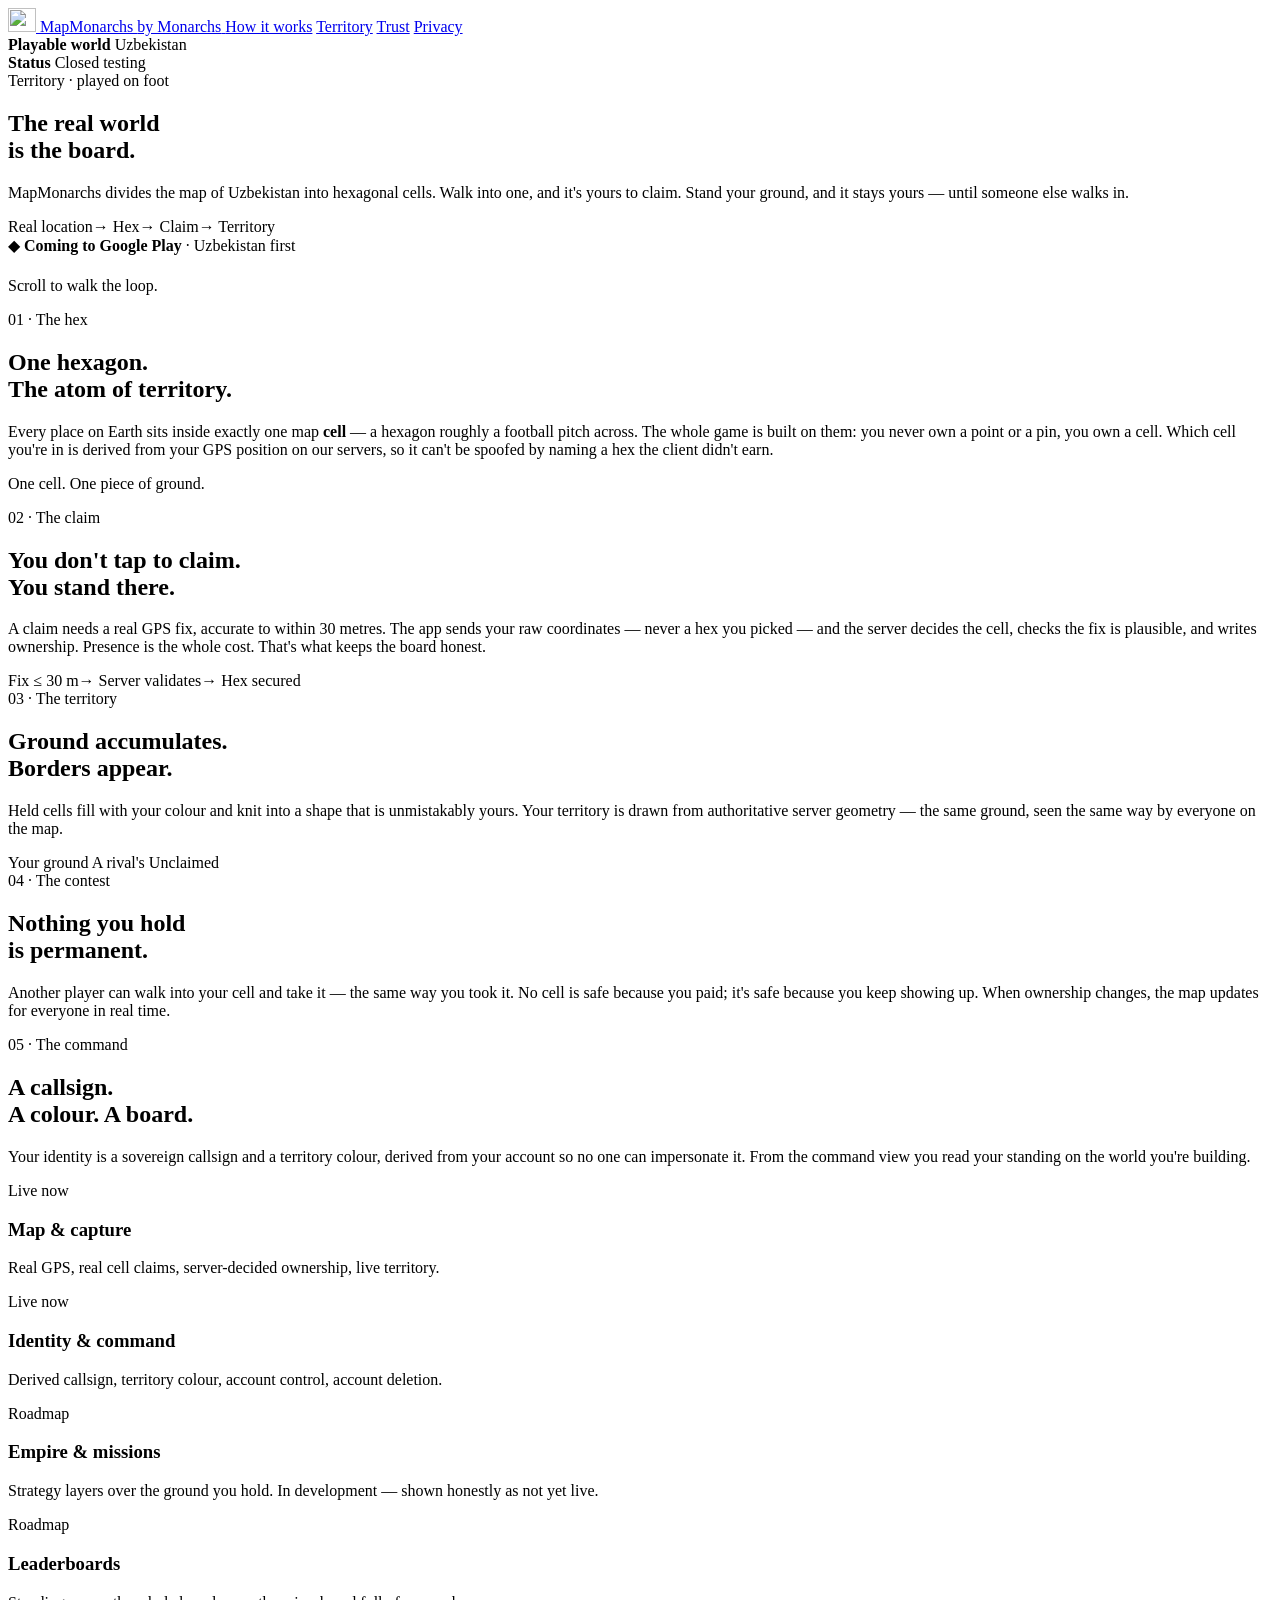
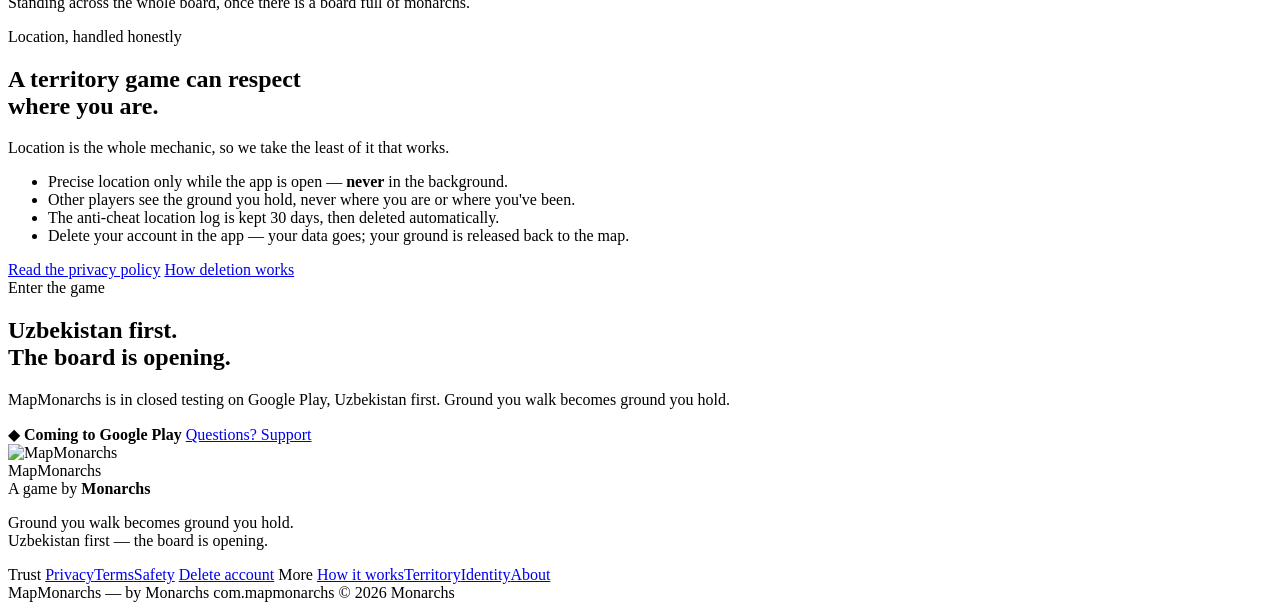
==== website/index.html @ 66e6dba0 "Website: add /identity — the crest and the colour A fourth distinct 3D world: the real MapMonarchs c" ====
<!doctype html>
<html lang="en">
<head>
<meta charset="utf-8">
<link rel="icon" href="/favicon.svg" type="image/svg+xml">
<title>MapMonarchs — the real world is the board</title>
<meta name="viewport" content="width=device-width, initial-scale=1">
<meta name="description" content="MapMonarchs is a location-based territory game. Walk into a hexagonal cell, claim it, hold it. Territory is decided on our servers from where you actually go. Uzbekistan first. By Monarchs.">
<meta name="theme-color" content="#06080D">
<link rel="canonical" href="https://mapmonarchs.com/">
<meta property="og:type" content="website">
<meta property="og:title" content="MapMonarchs — the real world is the board">
<meta property="og:description" content="Walk into a hex. Claim it. Hold it. A location territory game, decided server-side from where you actually go. Uzbekistan first.">
<meta property="og:url" content="https://mapmonarchs.com/">
<meta name="twitter:card" content="summary_large_image">
<link rel="stylesheet" href="/assets/home.css">
</head>
<body>
<div id="progress"></div>
<div id="stage" aria-hidden="true"></div>
<div class="scrim" aria-hidden="true"></div>

<header class="nav">
  <a class="brand" href="/">
    <img class="mark" src="/assets/mapmonarchs-crown.png" alt="" aria-hidden="true" width="28" height="24">
    MapMonarchs <span class="by">by Monarchs</span>
  </a>
  <span class="spacer"></span>
  <a class="link" href="/how-it-works">How it works</a>
  <a class="link" href="/territory">Territory</a>
  <a class="link" href="#trust">Trust</a>
  <a class="cta" href="/privacy">Privacy</a>
</header>

<div class="readout" id="readout">
  <div><b>Playable world</b> Uzbekistan</div>
  <div><b>Status</b> Closed testing</div>
</div>

<main>
  <!-- 01 THE WORLD -->
  <section class="sec" id="hero">
    <div class="wrap"><div class="col">
      <div class="eyebrow reveal">Territory · played on foot</div>
      <h1 class="reveal">The real world<br>is the board.</h1>
      <p class="lede reveal">MapMonarchs divides the map of Uzbekistan into hexagonal cells. Walk into one, and it's yours to claim. Stand your ground, and it stays yours — until someone else walks in.</p>
      <div class="flow reveal">
        <span class="chip">Real location</span><span class="arr">→</span>
        <span class="chip">Hex</span><span class="arr">→</span>
        <span class="chip">Claim</span><span class="arr">→</span>
        <span class="chip">Territory</span>
      </div>
      <div class="actions reveal">
        <span class="badge">◆ <b>Coming to Google Play</b> · Uzbekistan first</span>
      </div>
      <p class="mono-note reveal" style="margin-top:22px">Scroll to walk the loop.</p>
    </div></div>
  </section>

  <!-- 03 THE HEX -->
  <section class="sec right" id="hex">
    <div class="wrap"><div class="col">
      <div class="step reveal">01 · The hex</div>
      <h2 class="reveal">One hexagon.<br>The atom of territory.</h2>
      <p class="body reveal">Every place on Earth sits inside exactly one map <b class="kicker">cell</b> — a hexagon roughly a football pitch across. The whole game is built on them: you never own a point or a pin, you own a cell. Which cell you're in is derived from your GPS position on our servers, so it can't be spoofed by naming a hex the client didn't earn.</p>
      <p class="mono-note reveal">One cell. One piece of ground.</p>
    </div></div>
  </section>

  <!-- 04 THE CLAIM -->
  <section class="sec" id="claim">
    <div class="wrap"><div class="col">
      <div class="step reveal">02 · The claim</div>
      <h2 class="reveal">You don't tap to claim.<br>You stand there.</h2>
      <p class="body reveal">A claim needs a real GPS fix, accurate to within 30 metres. The app sends your raw coordinates — never a hex you picked — and the server decides the cell, checks the fix is plausible, and writes ownership. Presence is the whole cost. That's what keeps the board honest.</p>
      <div class="flow reveal">
        <span class="chip">Fix ≤ 30 m</span><span class="arr">→</span>
        <span class="chip">Server validates</span><span class="arr">→</span>
        <span class="chip">Hex secured</span>
      </div>
    </div></div>
  </section>

  <!-- 05 THE TERRITORY -->
  <section class="sec right" id="territory">
    <div class="wrap"><div class="col">
      <div class="step reveal">03 · The territory</div>
      <h2 class="reveal">Ground accumulates.<br>Borders appear.</h2>
      <p class="body reveal">Held cells fill with your colour and knit into a shape that is unmistakably yours. Your territory is drawn from authoritative server geometry — the same ground, seen the same way by everyone on the map.</p>
      <div class="legend reveal">
        <span><i class="dot mine"></i> Your ground</span>
        <span><i class="dot rival"></i> A rival's</span>
        <span><i class="dot open"></i> Unclaimed</span>
      </div>
    </div></div>
  </section>

  <!-- 06 THE CONTEST -->
  <section class="sec" id="contest">
    <div class="wrap"><div class="col">
      <div class="step reveal">04 · The contest</div>
      <h2 class="reveal">Nothing you hold<br>is permanent.</h2>
      <p class="body reveal">Another player can walk into your cell and take it — the same way you took it. No cell is safe because you paid; it's safe because you keep showing up. When ownership changes, the map updates for everyone in real time.</p>
    </div></div>
  </section>

  <!-- 07 THE COMMAND -->
  <section class="sec right" id="command">
    <div class="wrap"><div class="col">
      <div class="step reveal">05 · The command</div>
      <h2 class="reveal">A callsign.<br>A colour. A board.</h2>
      <p class="body reveal">Your identity is a sovereign callsign and a territory colour, derived from your account so no one can impersonate it. From the command view you read your standing on the world you're building.</p>
      <div class="cards reveal">
        <div class="card"><div class="tag live">Live now</div><h3>Map &amp; capture</h3><p>Real GPS, real cell claims, server-decided ownership, live territory.</p></div>
        <div class="card"><div class="tag live">Live now</div><h3>Identity &amp; command</h3><p>Derived callsign, territory colour, account control, account deletion.</p></div>
        <div class="card"><div class="tag soon">Roadmap</div><h3>Empire &amp; missions</h3><p>Strategy layers over the ground you hold. In development — shown honestly as not yet live.</p></div>
        <div class="card"><div class="tag soon">Roadmap</div><h3>Leaderboards</h3><p>Standing across the whole board, once there is a board full of monarchs.</p></div>
      </div>
    </div></div>
  </section>

  <!-- 09 TRUST -->
  <section class="sec trust center" id="trust">
    <div class="wrap"><div class="col">
      <div class="eyebrow reveal">Location, handled honestly</div>
      <h2 class="reveal">A territory game can respect<br>where you are.</h2>
      <p class="lede reveal">Location is the whole mechanic, so we take the least of it that works.</p>
      <ul class="reveal">
        <li>Precise location only while the app is open — <b class="kicker">never</b> in the background.</li>
        <li>Other players see the ground you hold, never where you are or where you've been.</li>
        <li>The anti-cheat location log is kept 30 days, then deleted automatically.</li>
        <li>Delete your account in the app — your data goes; your ground is released back to the map.</li>
      </ul>
      <div class="actions reveal" style="justify-content:center">
        <a class="btn ghost" href="/privacy">Read the privacy policy</a>
        <a class="btn ghost" href="/account-deletion">How deletion works</a>
      </div>
    </div></div>
  </section>

  <!-- 10 ENTER -->
  <section class="sec center" id="enter">
    <div class="wrap"><div class="col">
      <div class="step reveal">Enter the game</div>
      <h2 class="reveal">Uzbekistan first.<br>The board is opening.</h2>
      <p class="lede reveal">MapMonarchs is in closed testing on Google Play, Uzbekistan first. Ground you walk becomes ground you hold.</p>
      <div class="actions reveal" style="justify-content:center">
        <span class="badge">◆ <b>Coming to Google Play</b></span>
        <a class="btn ghost" href="/support">Questions? Support</a>
      </div>
    </div></div>
  </section>
</main>

<footer>
  <div class="wrap foot-top">
    <div class="foot-brand">
      <img class="mark lg" src="/assets/mapmonarchs-crown.png" alt="MapMonarchs" width="46" height="40">
      <div>
        <div class="foot-name">MapMonarchs</div>
        <div class="foot-rel">A game by <b>Monarchs</b></div>
      </div>
    </div>
    <p class="foot-stmt">Ground you walk becomes ground you hold.<br>Uzbekistan first — the board is opening.</p>
    <nav class="foot-nav" aria-label="Footer">
      <span class="foot-h">Trust</span>
      <a href="/privacy">Privacy</a><a href="/terms">Terms</a><a href="/safety">Safety</a>
      <a href="/account-deletion">Delete account</a>
      <span class="foot-h">More</span>
      <a href="/how-it-works">How it works</a><a href="/territory">Territory</a><a href="/identity">Identity</a><a href="/about">About</a>
    </nav>
  </div>
  <div class="wrap foot-base">
    <span class="sig">MapMonarchs — by Monarchs</span>
    <span>com.mapmonarchs</span>
    <span class="foot-yr">© 2026 Monarchs</span>
  </div>
</footer>

<script src="https://cdnjs.cloudflare.com/ajax/libs/three.js/0.160.0/three.min.js" defer></script>
<script src="https://cdnjs.cloudflare.com/ajax/libs/gsap/3.12.5/gsap.min.js" defer></script>
<script src="https://cdnjs.cloudflare.com/ajax/libs/gsap/3.12.5/ScrollTrigger.min.js" defer></script>
<script src="/assets/home.js" defer></script>
</body>
</html>
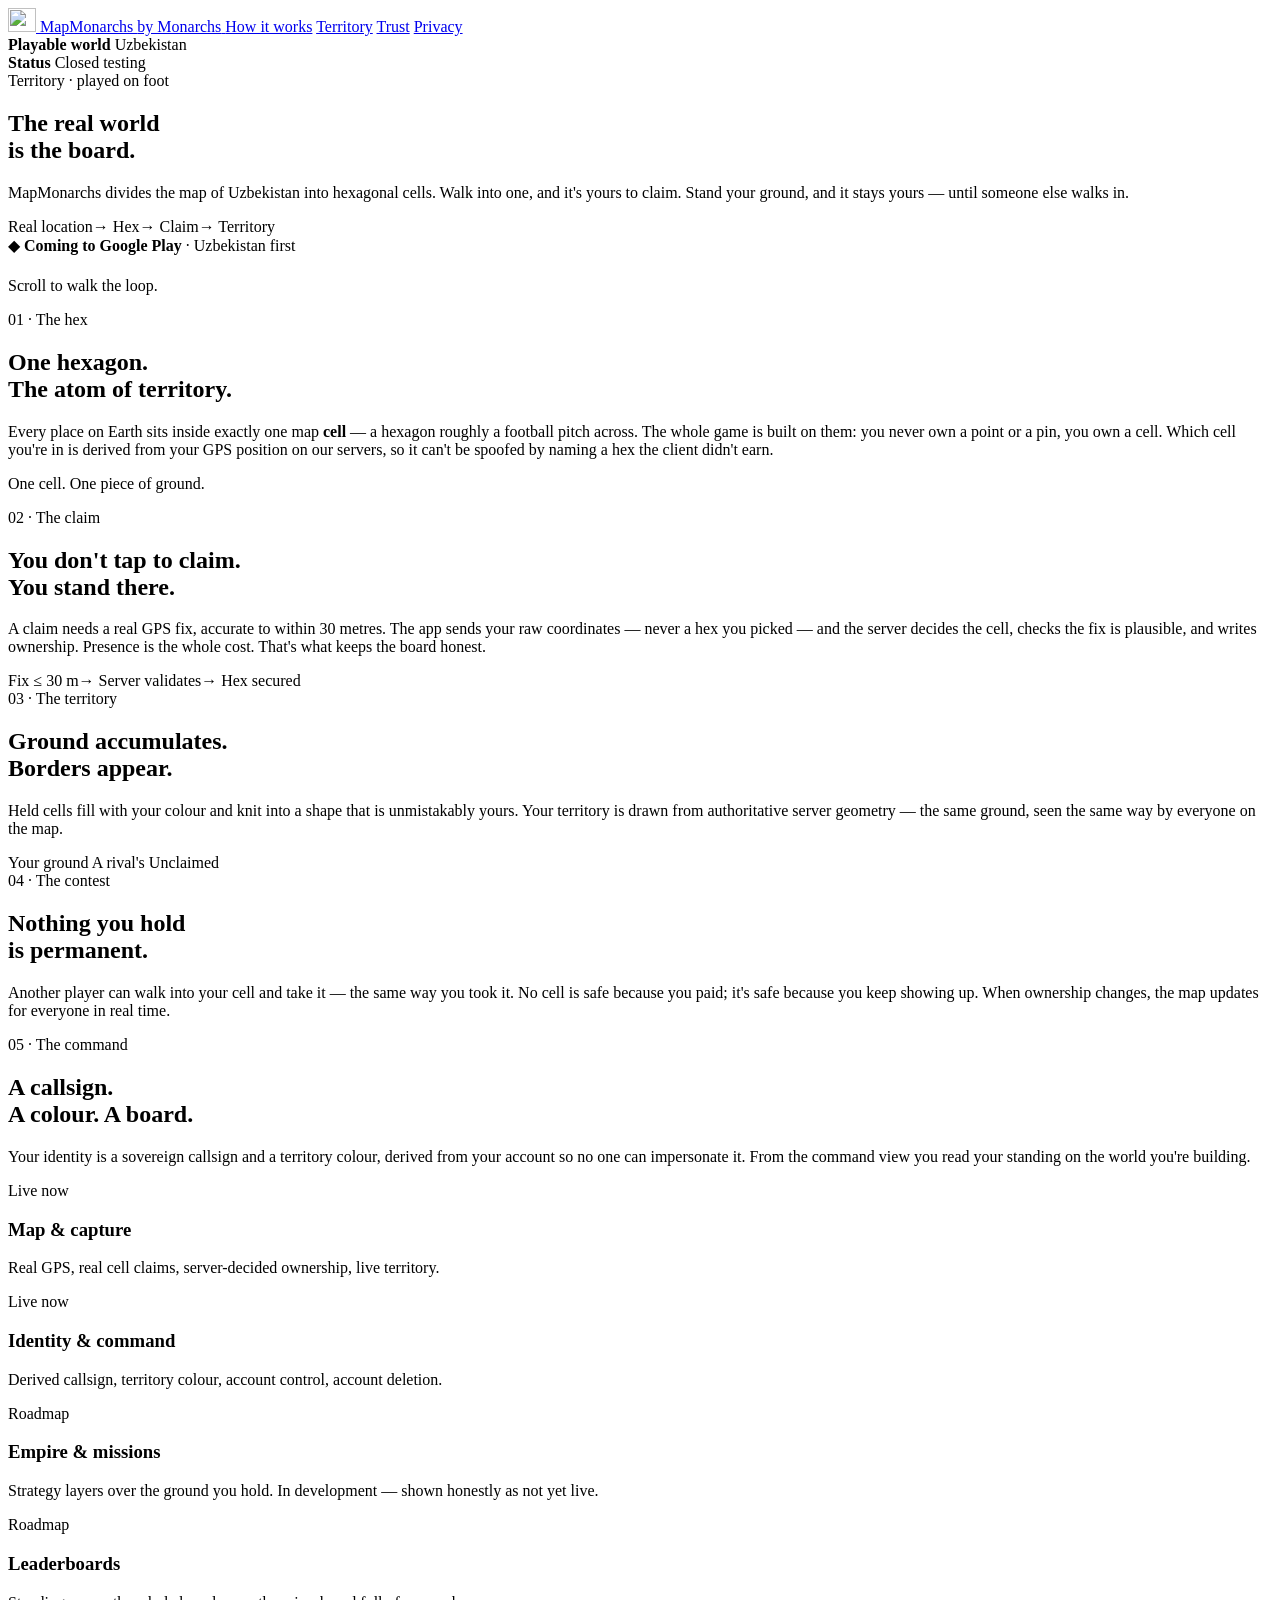
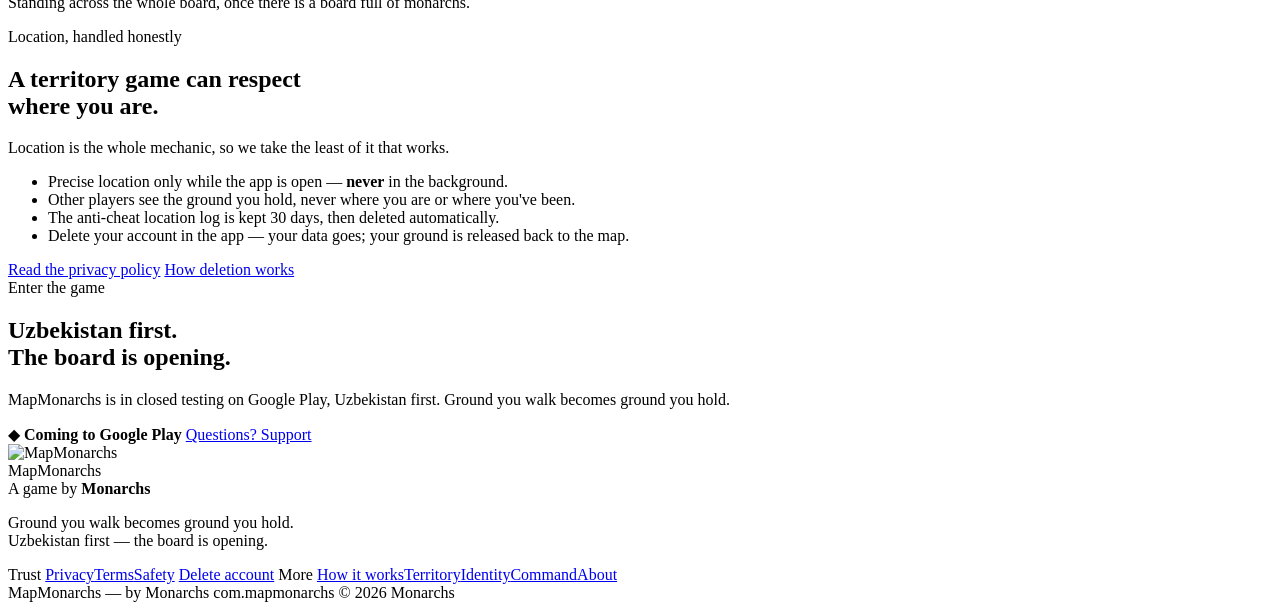
==== commit 00d17fd7: "Website: add /command — the control layer (honest live vs coming) A fifth distinct 3D world: an obli" ====
--- a/website/index.html
+++ b/website/index.html
@@ -167,7 +167,7 @@
       <a href="/privacy">Privacy</a><a href="/terms">Terms</a><a href="/safety">Safety</a>
       <a href="/account-deletion">Delete account</a>
       <span class="foot-h">More</span>
-      <a href="/how-it-works">How it works</a><a href="/territory">Territory</a><a href="/identity">Identity</a><a href="/about">About</a>
+      <a href="/how-it-works">How it works</a><a href="/territory">Territory</a><a href="/identity">Identity</a><a href="/command">Command</a><a href="/about">About</a>
     </nav>
   </div>
   <div class="wrap foot-base">
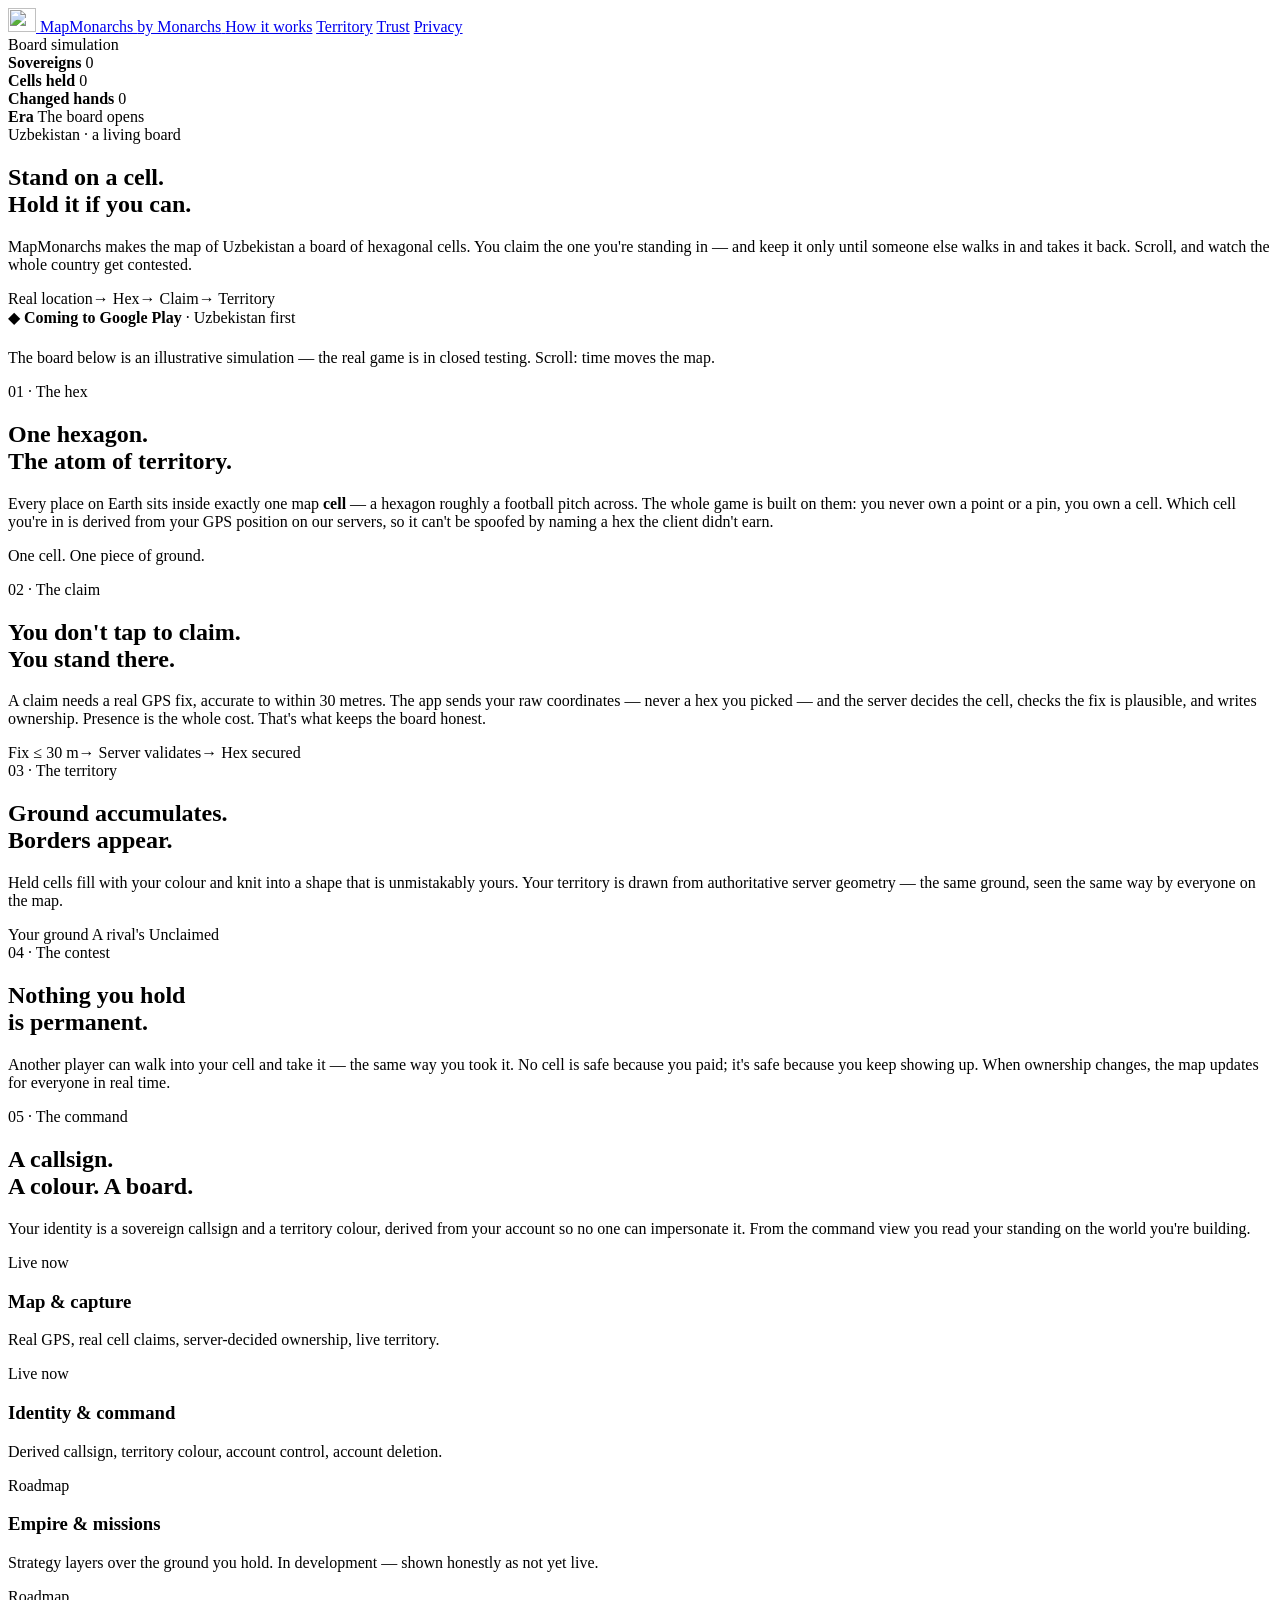
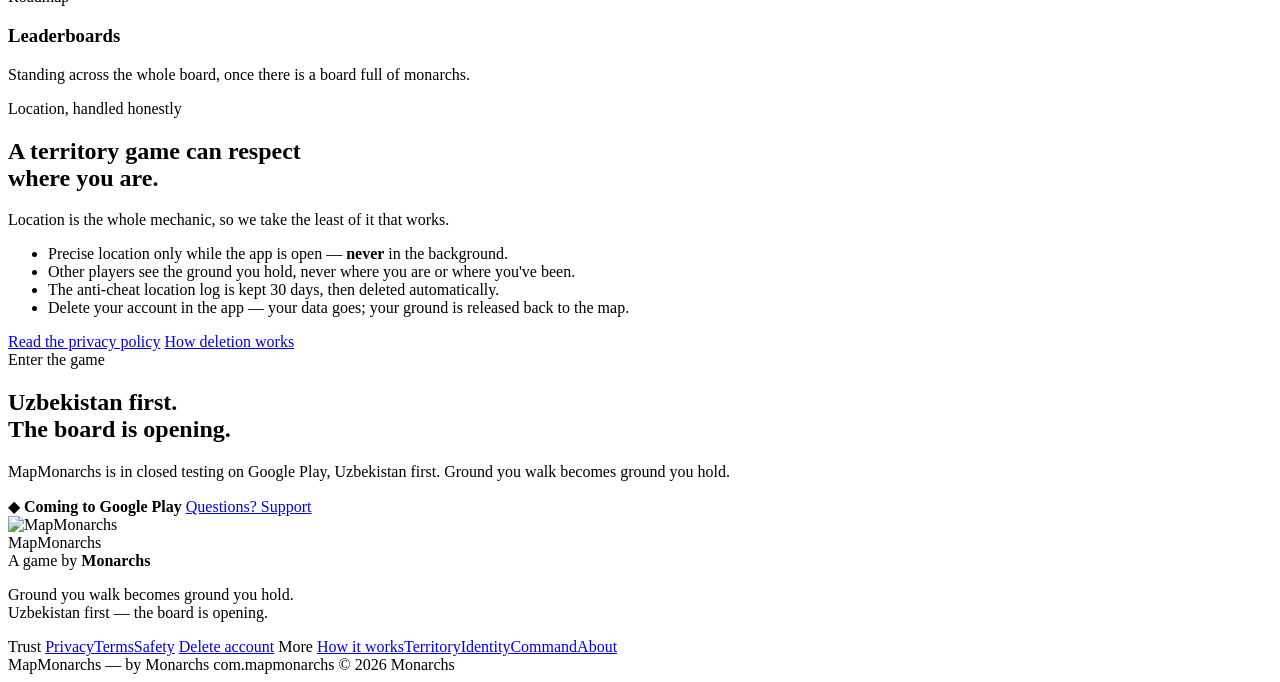
==== commit 62f57c76: "Website: home hero becomes the living board of Uzbekistan Replaces the generic hex field with the re" ====
--- a/website/index.html
+++ b/website/index.html
@@ -33,17 +33,20 @@
 </header>
 
 <div class="readout" id="readout">
-  <div><b>Playable world</b> Uzbekistan</div>
-  <div><b>Status</b> Closed testing</div>
+  <div class="sim-tag">Board simulation</div>
+  <div><b>Sovereigns</b> <span id="ro-players">0</span></div>
+  <div><b>Cells held</b> <span id="ro-cells">0</span></div>
+  <div><b>Changed hands</b> <span id="ro-changed">0</span></div>
+  <div><b>Era</b> <span id="ro-era">The board opens</span></div>
 </div>
 
 <main>
   <!-- 01 THE WORLD -->
   <section class="sec" id="hero">
     <div class="wrap"><div class="col">
-      <div class="eyebrow reveal">Territory · played on foot</div>
-      <h1 class="reveal">The real world<br>is the board.</h1>
-      <p class="lede reveal">MapMonarchs divides the map of Uzbekistan into hexagonal cells. Walk into one, and it's yours to claim. Stand your ground, and it stays yours — until someone else walks in.</p>
+      <div class="eyebrow reveal">Uzbekistan · a living board</div>
+      <h1 class="reveal">Stand on a cell.<br>Hold it if you can.</h1>
+      <p class="lede reveal">MapMonarchs makes the map of Uzbekistan a board of hexagonal cells. You claim the one you're standing in — and keep it only until someone else walks in and takes it back. Scroll, and watch the whole country get contested.</p>
       <div class="flow reveal">
         <span class="chip">Real location</span><span class="arr">→</span>
         <span class="chip">Hex</span><span class="arr">→</span>
@@ -53,7 +56,7 @@
       <div class="actions reveal">
         <span class="badge">◆ <b>Coming to Google Play</b> · Uzbekistan first</span>
       </div>
-      <p class="mono-note reveal" style="margin-top:22px">Scroll to walk the loop.</p>
+      <p class="mono-note reveal" style="margin-top:22px">The board below is an illustrative simulation — the real game is in closed testing. Scroll: time moves the map.</p>
     </div></div>
   </section>
 
@@ -180,6 +183,7 @@
 <script src="https://cdnjs.cloudflare.com/ajax/libs/three.js/0.160.0/three.min.js" defer></script>
 <script src="https://cdnjs.cloudflare.com/ajax/libs/gsap/3.12.5/gsap.min.js" defer></script>
 <script src="https://cdnjs.cloudflare.com/ajax/libs/gsap/3.12.5/ScrollTrigger.min.js" defer></script>
-<script src="/assets/home.js" defer></script>
+<script src="/assets/uz-outline.js" defer></script>
+<script src="/assets/board.js" defer></script>
 </body>
 </html>
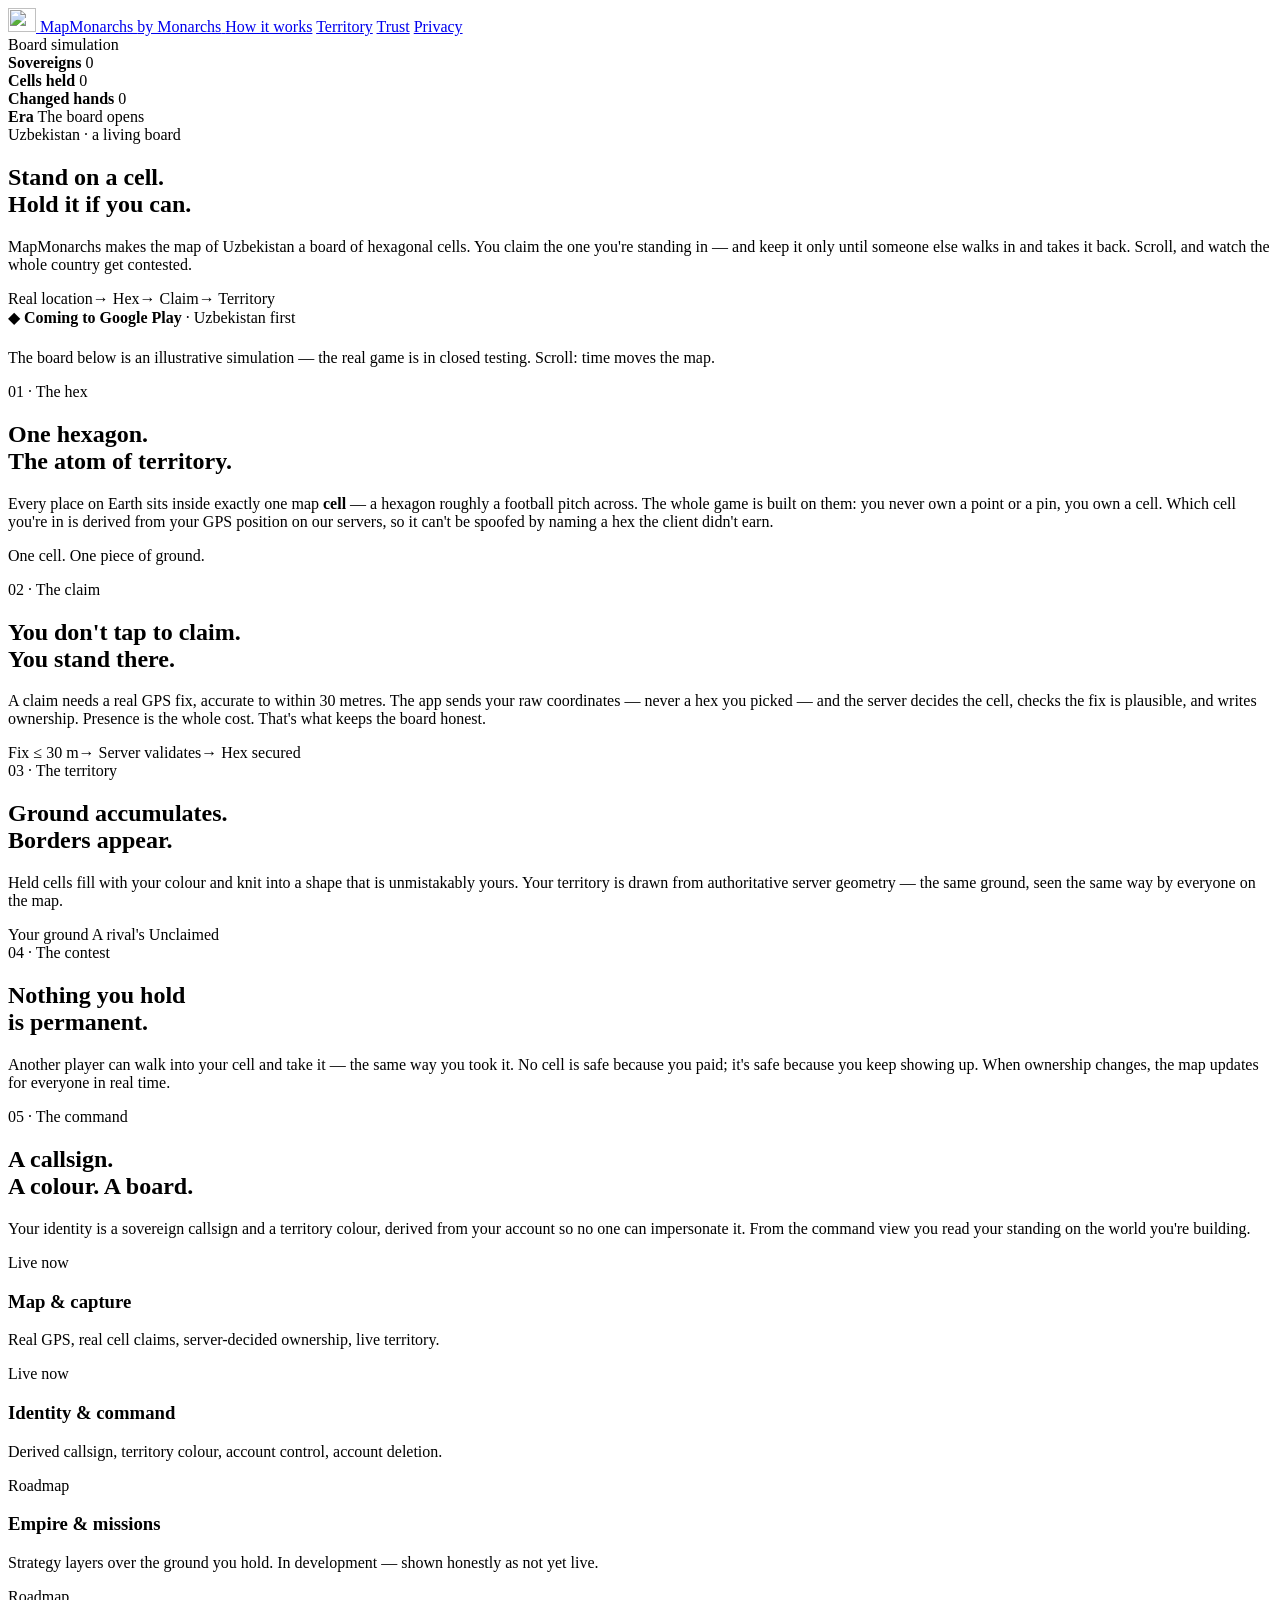
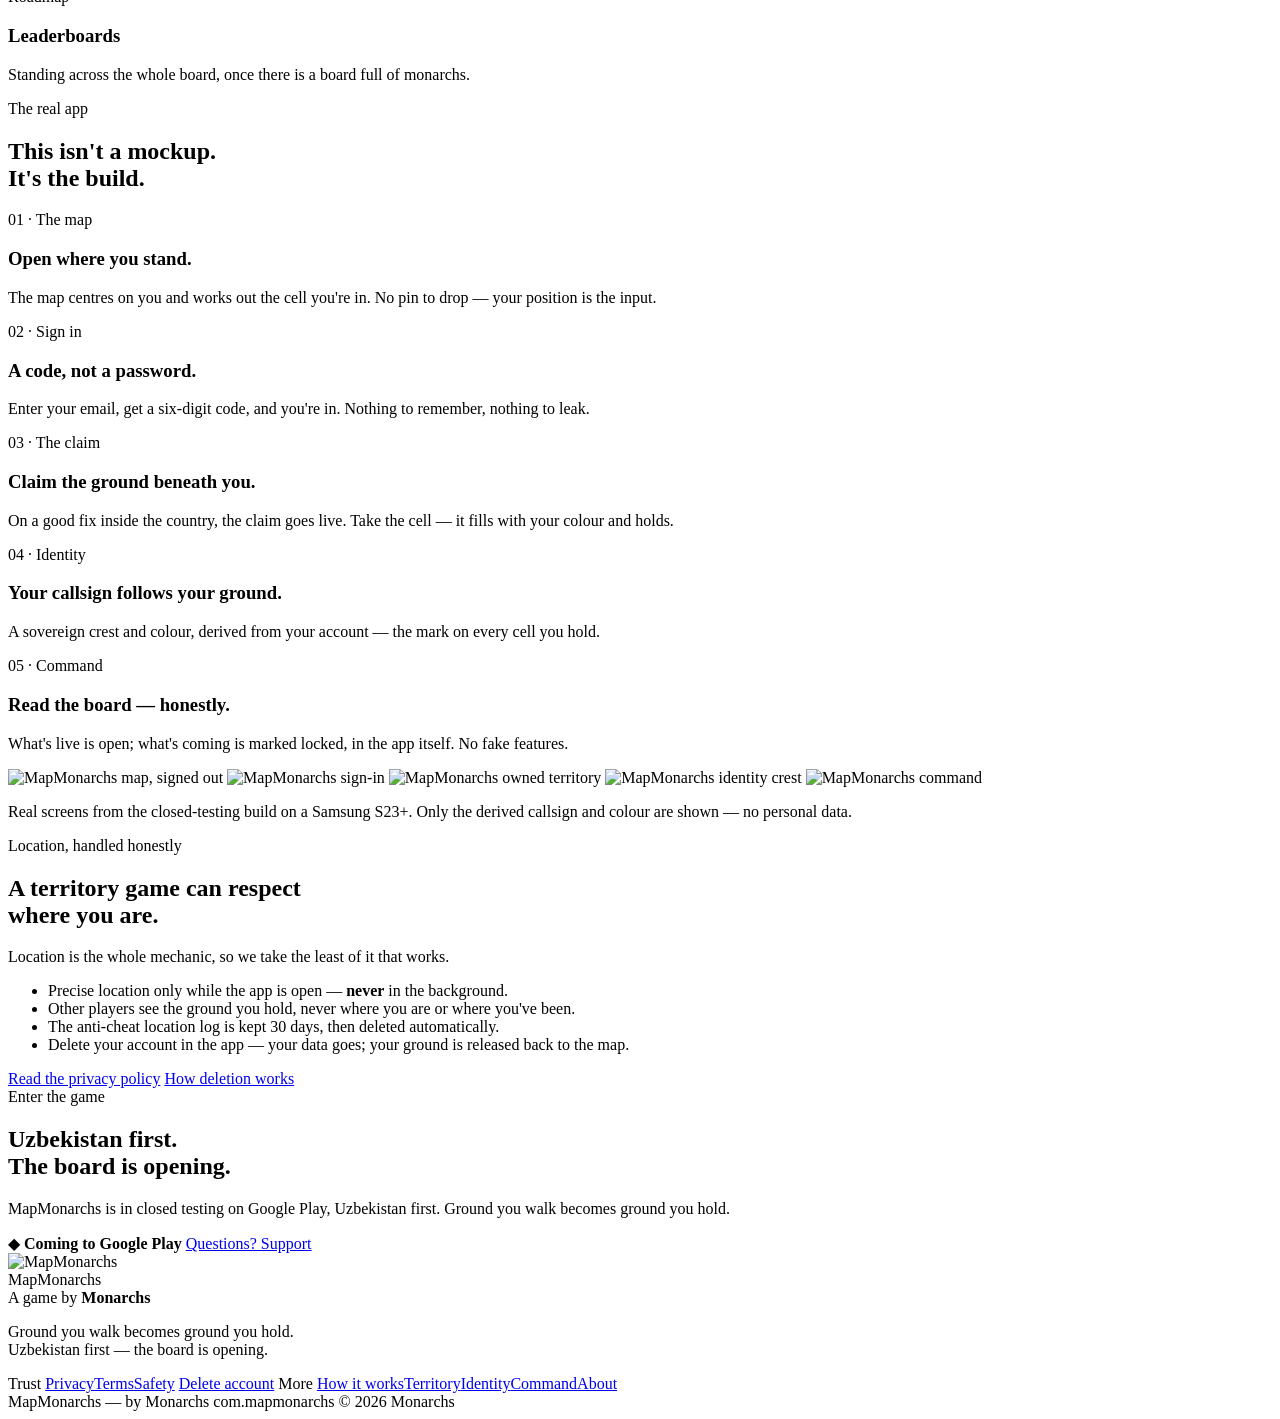
==== commit 03453ac7: "Website: real-app phone showcase on the homepage A pinned section that swaps five real screenshots f" ====
--- a/website/index.html
+++ b/website/index.html
@@ -122,6 +122,39 @@
     </div></div>
   </section>
 
+  <!-- REAL APP SHOWCASE -->
+  <section class="showcase" id="showcase">
+    <div class="showhead">
+      <div class="eyebrow reveal">The real app</div>
+      <h2 class="reveal" style="max-width:18ch">This isn't a mockup.<br>It's the build.</h2>
+    </div>
+    <div class="showpin" id="showpin">
+      <div class="sticky">
+        <div class="inner">
+          <div class="showsteps">
+            <div class="showstep" data-i="0"><div class="n">01 · The map</div><h3>Open where you stand.</h3><p>The map centres on you and works out the cell you're in. No pin to drop — your position is the input.</p></div>
+            <div class="showstep" data-i="1"><div class="n">02 · Sign in</div><h3>A code, not a password.</h3><p>Enter your email, get a six-digit code, and you're in. Nothing to remember, nothing to leak.</p></div>
+            <div class="showstep" data-i="2"><div class="n">03 · The claim</div><h3>Claim the ground beneath you.</h3><p>On a good fix inside the country, the claim goes live. Take the cell — it fills with your colour and holds.</p></div>
+            <div class="showstep" data-i="3"><div class="n">04 · Identity</div><h3>Your callsign follows your ground.</h3><p>A sovereign crest and colour, derived from your account — the mark on every cell you hold.</p></div>
+            <div class="showstep" data-i="4"><div class="n">05 · Command</div><h3>Read the board — honestly.</h3><p>What's live is open; what's coming is marked locked, in the app itself. No fake features.</p></div>
+          </div>
+          <div class="phone">
+            <div class="notch"></div>
+            <div class="screen">
+              <img class="on" data-i="0" src="/assets/shots/map.png" alt="MapMonarchs map, signed out" loading="lazy" width="288" height="624">
+              <img data-i="1" src="/assets/shots/signin.png" alt="MapMonarchs sign-in" loading="lazy">
+              <img data-i="2" src="/assets/shots/owned.png" alt="MapMonarchs owned territory" loading="lazy">
+              <img data-i="3" src="/assets/shots/identity.png" alt="MapMonarchs identity crest" loading="lazy">
+              <img data-i="4" src="/assets/shots/command.png" alt="MapMonarchs command" loading="lazy">
+            </div>
+          </div>
+        </div>
+      </div>
+      <div class="track"><div class="mark"></div><div class="mark"></div><div class="mark"></div><div class="mark"></div><div class="mark"></div></div>
+    </div>
+    <div class="showcap"><p class="mono-note">Real screens from the closed-testing build on a Samsung S23+. Only the derived callsign and colour are shown — no personal data.</p></div>
+  </section>
+
   <!-- 09 TRUST -->
   <section class="sec trust center" id="trust">
     <div class="wrap"><div class="col">
@@ -185,5 +218,6 @@
 <script src="https://cdnjs.cloudflare.com/ajax/libs/gsap/3.12.5/ScrollTrigger.min.js" defer></script>
 <script src="/assets/uz-outline.js" defer></script>
 <script src="/assets/board.js" defer></script>
+<script src="/assets/phone.js" defer></script>
 </body>
 </html>
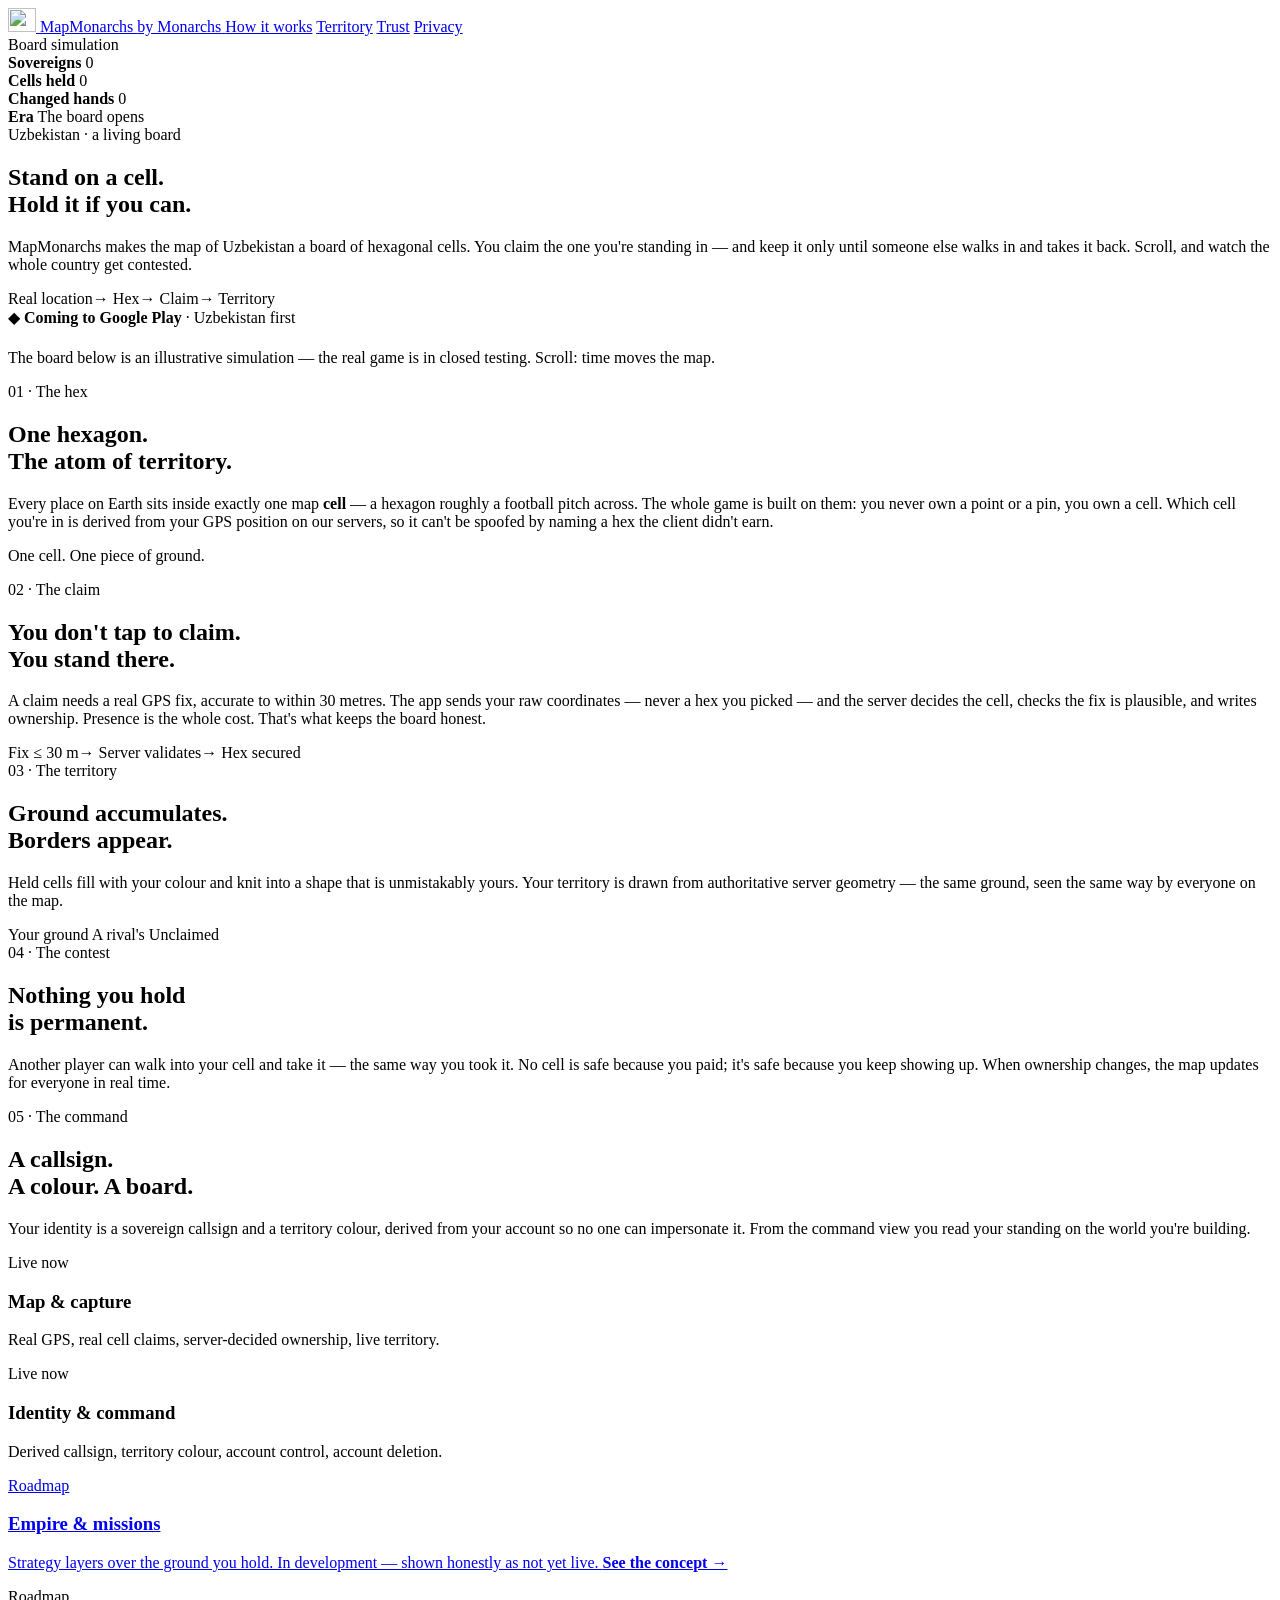
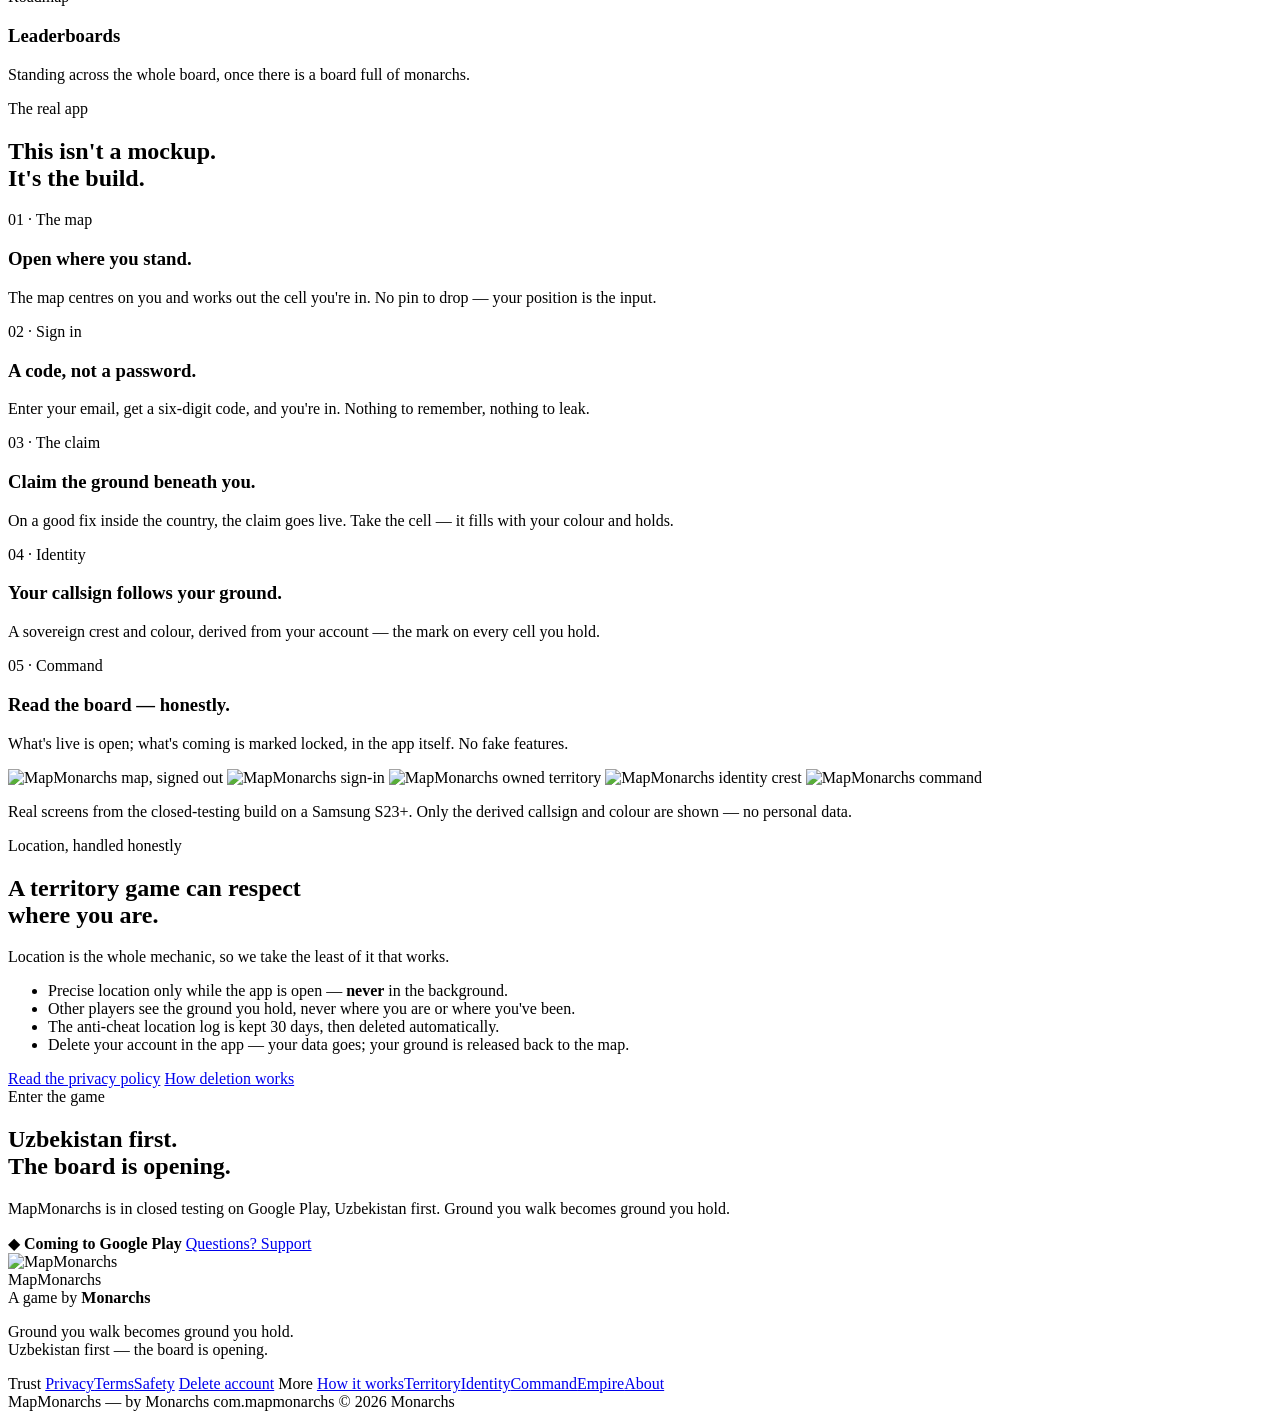
==== commit 078dc7b7: "Website: add /empire — the strategy layer, honestly a concept A distinct 3D world: held cells light " ====
--- a/website/index.html
+++ b/website/index.html
@@ -13,7 +13,7 @@
 <meta property="og:description" content="Walk into a hex. Claim it. Hold it. A location territory game, decided server-side from where you actually go. Uzbekistan first.">
 <meta property="og:url" content="https://mapmonarchs.com/">
 <meta name="twitter:card" content="summary_large_image">
-<link rel="stylesheet" href="/assets/home.css">
+<link rel="stylesheet" href="/assets/home.css?v=2">
 </head>
 <body>
 <div id="progress"></div>
@@ -116,7 +116,7 @@
       <div class="cards reveal">
         <div class="card"><div class="tag live">Live now</div><h3>Map &amp; capture</h3><p>Real GPS, real cell claims, server-decided ownership, live territory.</p></div>
         <div class="card"><div class="tag live">Live now</div><h3>Identity &amp; command</h3><p>Derived callsign, territory colour, account control, account deletion.</p></div>
-        <div class="card"><div class="tag soon">Roadmap</div><h3>Empire &amp; missions</h3><p>Strategy layers over the ground you hold. In development — shown honestly as not yet live.</p></div>
+        <a class="card" href="/empire"><div class="tag soon">Roadmap</div><h3>Empire &amp; missions</h3><p>Strategy layers over the ground you hold. In development — shown honestly as not yet live. <b class="kicker">See the concept →</b></p></a>
         <div class="card"><div class="tag soon">Roadmap</div><h3>Leaderboards</h3><p>Standing across the whole board, once there is a board full of monarchs.</p></div>
       </div>
     </div></div>
@@ -141,11 +141,11 @@
           <div class="phone">
             <div class="notch"></div>
             <div class="screen">
-              <img class="on" data-i="0" src="/assets/shots/map.png" alt="MapMonarchs map, signed out" loading="lazy" width="288" height="624">
-              <img data-i="1" src="/assets/shots/signin.png" alt="MapMonarchs sign-in" loading="lazy">
-              <img data-i="2" src="/assets/shots/owned.png" alt="MapMonarchs owned territory" loading="lazy">
-              <img data-i="3" src="/assets/shots/identity.png" alt="MapMonarchs identity crest" loading="lazy">
-              <img data-i="4" src="/assets/shots/command.png" alt="MapMonarchs command" loading="lazy">
+              <img class="on" data-i="0" src="/assets/shots/map.png?v=3" alt="MapMonarchs map, signed out" loading="lazy" width="512" height="1024">
+              <img data-i="1" src="/assets/shots/signin.png?v=3" alt="MapMonarchs sign-in" loading="lazy">
+              <img data-i="2" src="/assets/shots/owned.png?v=3" alt="MapMonarchs owned territory" loading="lazy">
+              <img data-i="3" src="/assets/shots/identity.png?v=3" alt="MapMonarchs identity crest" loading="lazy">
+              <img data-i="4" src="/assets/shots/command.png?v=3" alt="MapMonarchs command" loading="lazy">
             </div>
           </div>
         </div>
@@ -203,7 +203,7 @@
       <a href="/privacy">Privacy</a><a href="/terms">Terms</a><a href="/safety">Safety</a>
       <a href="/account-deletion">Delete account</a>
       <span class="foot-h">More</span>
-      <a href="/how-it-works">How it works</a><a href="/territory">Territory</a><a href="/identity">Identity</a><a href="/command">Command</a><a href="/about">About</a>
+      <a href="/how-it-works">How it works</a><a href="/territory">Territory</a><a href="/identity">Identity</a><a href="/command">Command</a><a href="/empire">Empire</a><a href="/about">About</a>
     </nav>
   </div>
   <div class="wrap foot-base">
@@ -216,8 +216,8 @@
 <script src="https://cdnjs.cloudflare.com/ajax/libs/three.js/0.160.0/three.min.js" defer></script>
 <script src="https://cdnjs.cloudflare.com/ajax/libs/gsap/3.12.5/gsap.min.js" defer></script>
 <script src="https://cdnjs.cloudflare.com/ajax/libs/gsap/3.12.5/ScrollTrigger.min.js" defer></script>
-<script src="/assets/uz-outline.js" defer></script>
-<script src="/assets/board.js" defer></script>
-<script src="/assets/phone.js" defer></script>
+<script src="/assets/uz-outline.js?v=2" defer></script>
+<script src="/assets/board.js?v=2" defer></script>
+<script src="/assets/phone.js?v=2" defer></script>
 </body>
 </html>
